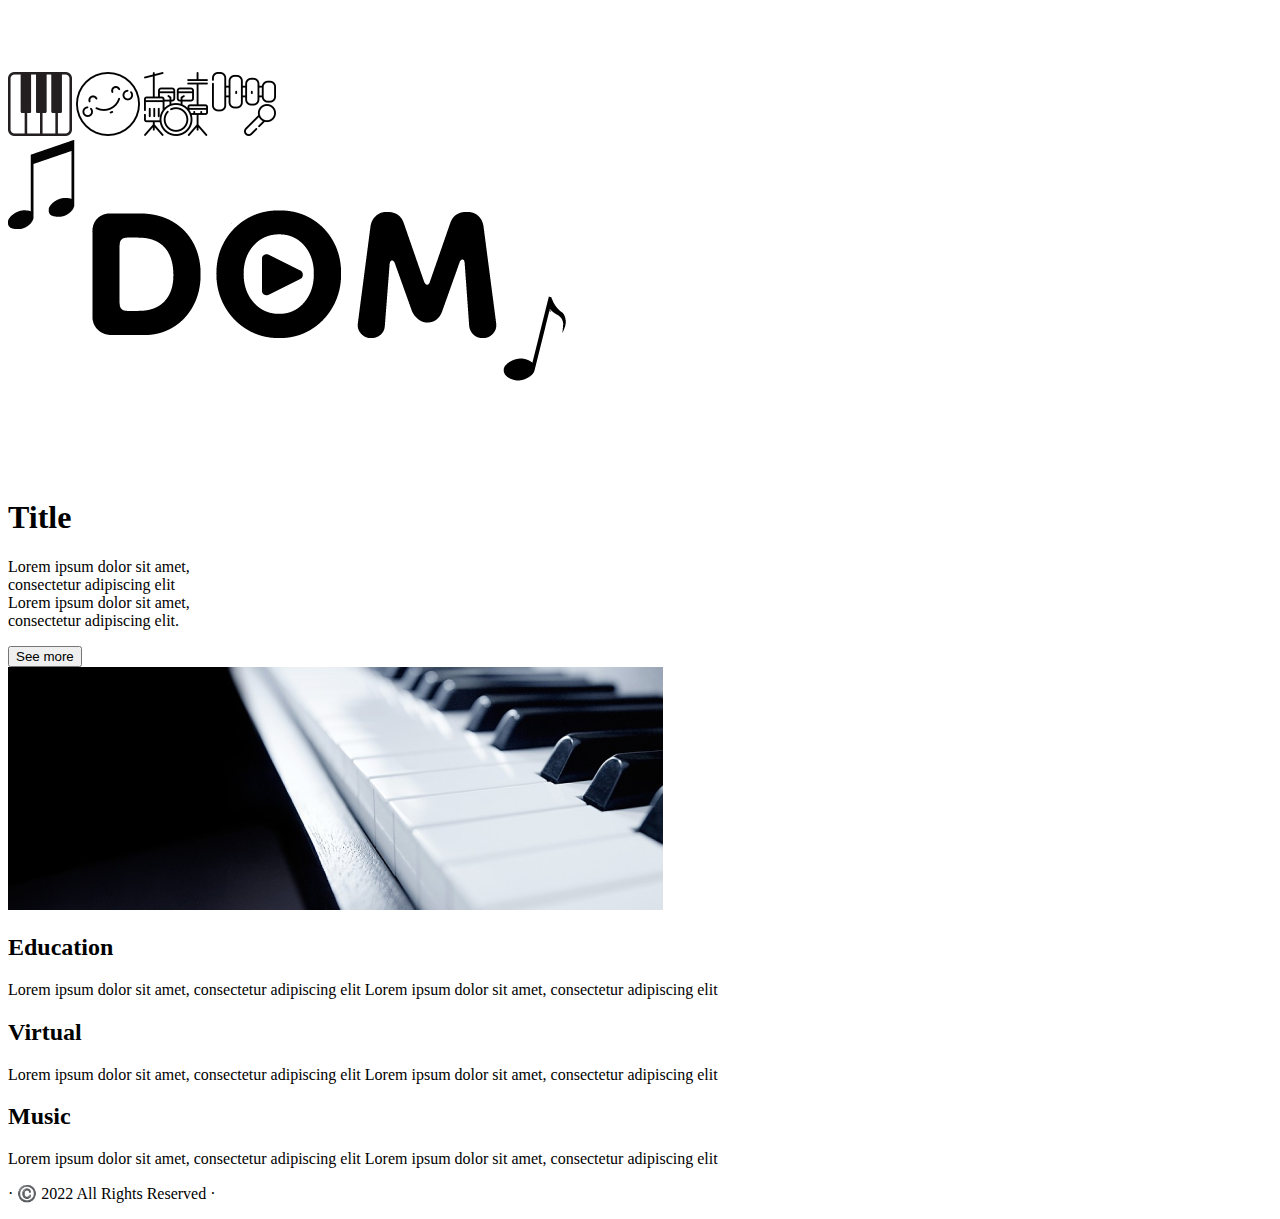
==== index.html @ 6a74f02d "piano-MVP" ====
<!DOCTYPE html>
<html>
<head>
  <link rel="preconnect" href="https://fonts.googleapis.com">
  <link rel="preconnect" href="https://fonts.gstatic.com" crossorigin>
  <link href="https://fonts.googleapis.com/css2?family=Roboto:wght@100;400;500;600;700;800;900&display=swap" rel="stylesheet">
  <link href="https://fonts.googleapis.com/css2?family=Roboto+Slab&family=Roboto:wght@100@300;400;500;700;900&display=swap" rel="stylesheet">
  <meta charset="UTF-8">
  <meta http-equiv="X-UA-Compatible" content="IE=edge">
  <meta name="viewport" content="width=device-width, initial-scale=1.0">
  <link rel="stylesheet" href="styles/styles.css">
</head>
<body>
  <header>
    <nav class="grid-container">
      
      <a class="item3" href="piano.html"><img src="Styles/IMG/piano.png" alt=""></a>
      <a class="item1" href="#"><img src="Styles/IMG/happy.png" alt=""></a>
      <a class="item2" href="#"><img src="Styles/IMG/bateria.png" alt=""></a>
      <a class="item4" href="#"><img src="Styles/IMG/xilofono.png" alt=""></a>
      <a class="item5" href="index.html"><img src="Styles/IMG/DOM-O.png" alt=""></a>
  
    </nav>
  </header>
  
  <main class="mainSite">

    <section class="logo">
      <img class="mainLogo" src="Styles/IMG/DOM-black.png" alt="DOM_logo">
    </section>

    <section class="maincontent">
      <article class="textcontent">
        <h1 class="title_1">
          Title
        </h1>
        <p class="content_1">
          Lorem ipsum dolor sit amet, <br>
          consectetur adipiscing elit <br>
          Lorem ipsum dolor sit amet, <br>
          consectetur adipiscing elit.
        </p>
        <button class="see_more">See more</button>
      </article>
      <img class="piano" src="Styles/IMG/image 1.png" alt="Piano">
    </section>
    
    <section class="bottomOfPage">
      <div class="big-box_1">
        <div class="box_1">
            <h2>Education</h2>
            <p>Lorem ipsum dolor sit amet,
               consectetur adipiscing elit
              Lorem ipsum dolor sit amet,
                consectetur adipiscing elit</p>
        </div>
        <div class="box_1">
            <h2>Virtual</h2>
            <p>Lorem ipsum dolor sit amet,
              consectetur adipiscing elit
             Lorem ipsum dolor sit amet,
               consectetur adipiscing elit</p>
        </div>
        <div class="box_1">
            <h2>Music</h2>
            <p>Lorem ipsum dolor sit amet,
              consectetur adipiscing elit
             Lorem ipsum dolor sit amet,
               consectetur adipiscing elit</p>
        </div>
    </div>

    </section>

  </main>
  <footer> 
    <p>·   ©️ 2022 All Rights Reserved   ·</p>
  </footer>
</body>
</html>
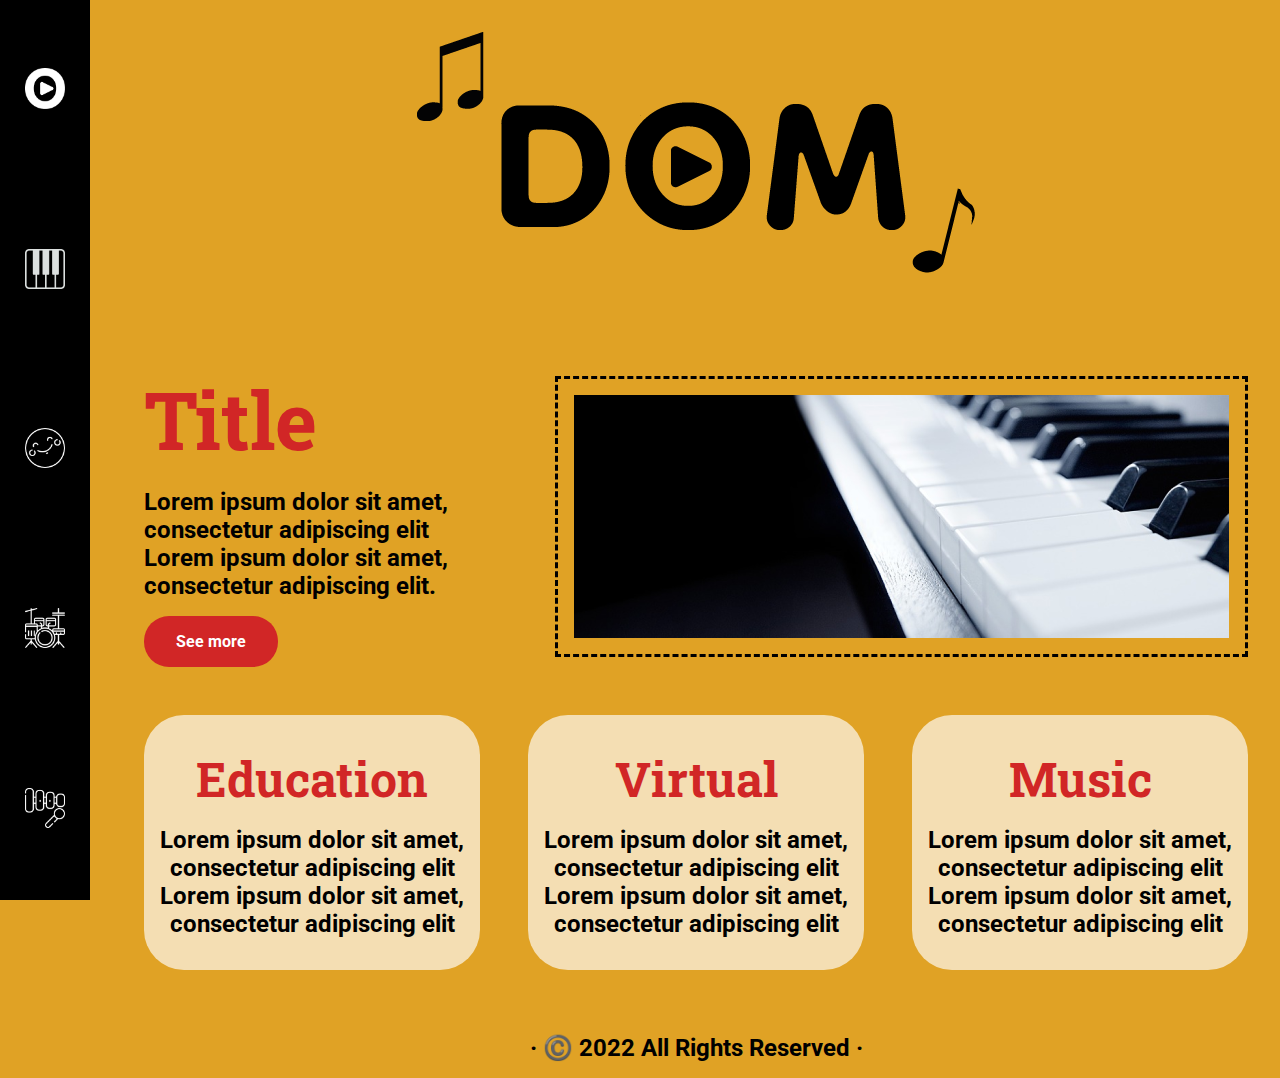
==== commit 5b147af5: "commit for S" ====
--- a/index.html
+++ b/index.html
@@ -8,7 +8,7 @@
   <meta charset="UTF-8">
   <meta http-equiv="X-UA-Compatible" content="IE=edge">
   <meta name="viewport" content="width=device-width, initial-scale=1.0">
-  <link rel="stylesheet" href="styles/styles.css">
+  <link rel="stylesheet" href="Styles/styles.css">
 </head>
 <body>
   <header>
--- a/Styles/styles.css
+++ b/Styles/styles.css
@@ -0,0 +1,210 @@
+
+*
+{
+    padding: 0;
+    margin: 0;
+    list-style: none;
+    font-family: 'Roboto', sans-serif;
+}
+
+:root
+{
+   --white: #fff;
+   --yellow: #E0A225;
+   --black: #000;
+   --red: #D12626;
+}
+body
+{
+    width: 100%;
+    margin: auto;
+    background-color: var(--yellow);
+}
+
+.grid-container 
+{
+    background-color: var(--black);
+    position: fixed;
+    width: 100%;
+    height: 10vh;
+    top: auto;
+    bottom: 0;
+    left: 0;
+    display: grid;
+    grid-template-columns: auto auto auto auto auto;
+    grid-template-rows: 1fr;
+    align-items: center;
+    text-align: center;
+}
+
+.grid-container a img 
+{
+    max-width: 25px;
+}
+  
+.item5 
+{
+    grid-area: 1 / 3 / 2/ 4;
+}
+
+.item1,.item2,.item3,.item4
+{
+    filter: invert(100%);
+}
+.item1:hover,.item2:hover,.item3:hover,.item4:hover,.item5:hover
+{
+    filter:contrast(10%) sepia(1) hue-rotate(-40deg) saturate(1000%);
+}
+
+@media (min-width:640px){
+
+.grid-container 
+{
+    position: fixed;
+    width: 10vh;
+    height: 100%;
+    top: 0;
+    left: 0;
+    display: grid;
+    grid-template-columns: 1fr;
+    grid-template-rows: auto auto auto auto auto;
+    background-color: var(--black);
+    align-items: center;
+    text-align: center;
+}
+
+.grid-container a img 
+{
+    max-width: 40px;
+}
+
+.item5 
+{
+    grid-area: 1;
+}
+
+}
+/* END Nav bar */
+
+/* START topofpage */
+
+.mainSite 
+{
+    display: grid;
+    grid-template-columns: auto;
+    grid-template-rows: 0.8fr auto auto;
+    padding-left: 7rem;
+    background-color: #E0A225;
+}
+
+.logo
+{
+    display: flex;
+    align-items: center;
+    justify-content: center;
+    padding-top: 2rem;
+}
+
+.maincontent 
+{
+    display: grid;
+    grid-template-columns: 1fr 1fr;
+    gap: 40px;
+    padding: 0 2rem;
+    align-items: center;
+}
+
+.piano 
+{
+border-style: dashed;
+padding: 1rem;
+}
+
+.title_1 
+{
+    font-family: 'Roboto Slab', serif;
+    font-size: 5rem;
+    font-weight: bolder;
+    color: var(--red);
+    margin-bottom: 1rem;
+}
+
+.content_1 
+{
+    font-family: "Roboto", sans-serif;
+    font-size: 1.5rem;
+    font-weight: bolder;
+    color: var(--black);
+    margin-bottom: 1rem;
+}
+
+
+.see_more
+{
+    padding: 1rem 2rem;
+    border-radius: 25px;
+    border-style: none;
+    font-family: "Roboto", sans-serif;
+    font-size: 1.0rem;
+    font-weight: bolder;
+    background-color: var(--red);
+    color: var(--white);
+    cursor: pointer;
+}
+
+.see_more:hover 
+{
+    background-color: var(--white);
+    color: var(--red);
+    font-weight: bolder;
+}
+
+
+/* END topofpage */
+
+ /* START BottomOfPage */
+
+.big-box_1 
+{
+    display: grid;
+    grid-template-columns: 1fr 1fr 1fr;
+    grid-template-rows: auto;
+    text-align: center;
+    margin: 3rem 0;
+    padding: 0 2rem;
+    gap: 3rem;
+}
+
+.box_1 
+{
+    background-color: rgba(255, 255, 255, 0.651);
+    border-radius: 40px; 
+    padding: 2rem 0;
+}
+
+.box_1 h2 
+{
+    font-family: 'Roboto Slab', serif;
+    font-size: 3rem;
+    font-weight: bolder;
+    color: var(--red);
+    margin-bottom: 1rem;
+}
+
+.box_1 p 
+{
+    font-size: 1.5rem;
+    font-weight: bolder;
+    color: var(--black);
+}
+
+footer 
+{
+    font-family: "Roboto", sans-serif;
+    font-size: 1.5rem;
+    font-weight: bolder;
+    color: var(--black); 
+    text-align: center;
+    margin: 1rem 0 1rem 7rem;
+}
+ /* END BottomOfPage */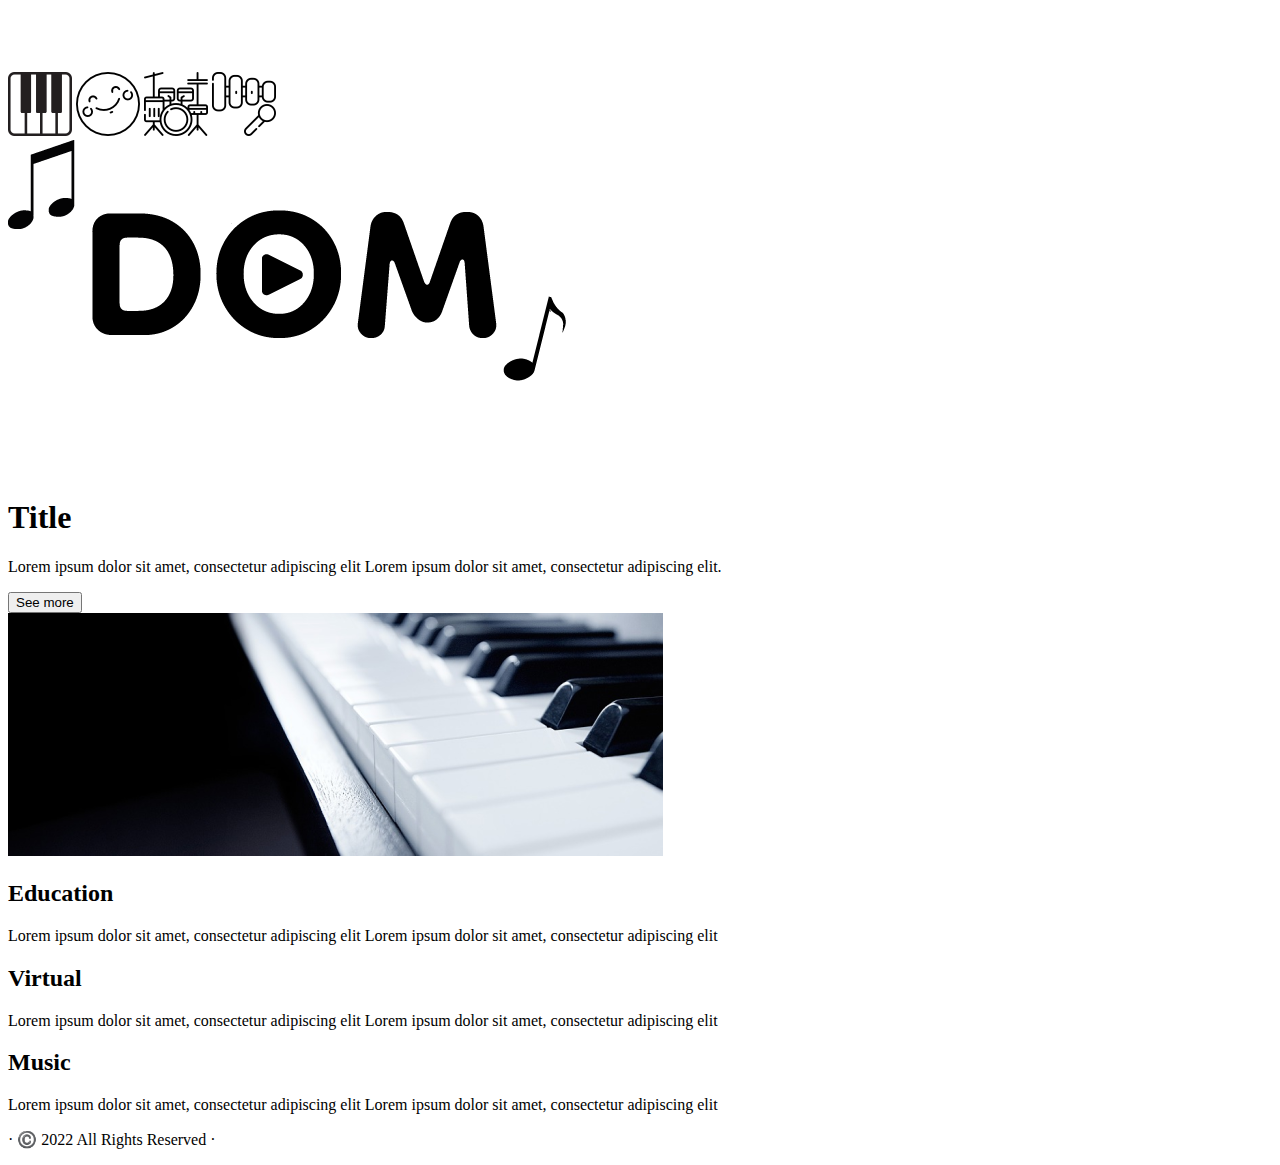
==== commit 588f83a6: "Responsive" ====
--- a/index.html
+++ b/index.html
@@ -8,7 +8,7 @@
   <meta charset="UTF-8">
   <meta http-equiv="X-UA-Compatible" content="IE=edge">
   <meta name="viewport" content="width=device-width, initial-scale=1.0">
-  <link rel="stylesheet" href="Styles/styles.css">
+  <link rel="stylesheet" href="styles/styles.css">
 </head>
 <body>
   <header>
@@ -35,9 +35,9 @@
           Title
         </h1>
         <p class="content_1">
-          Lorem ipsum dolor sit amet, <br>
-          consectetur adipiscing elit <br>
-          Lorem ipsum dolor sit amet, <br>
+          Lorem ipsum dolor sit amet, 
+          consectetur adipiscing elit 
+          Lorem ipsum dolor sit amet, 
           consectetur adipiscing elit.
         </p>
         <button class="see_more">See more</button>
@@ -73,7 +73,7 @@
     </section>
 
   </main>
-  <footer> 
+  <footer class="copyrights"> 
     <p>·   ©️ 2022 All Rights Reserved   ·</p>
   </footer>
 </body>
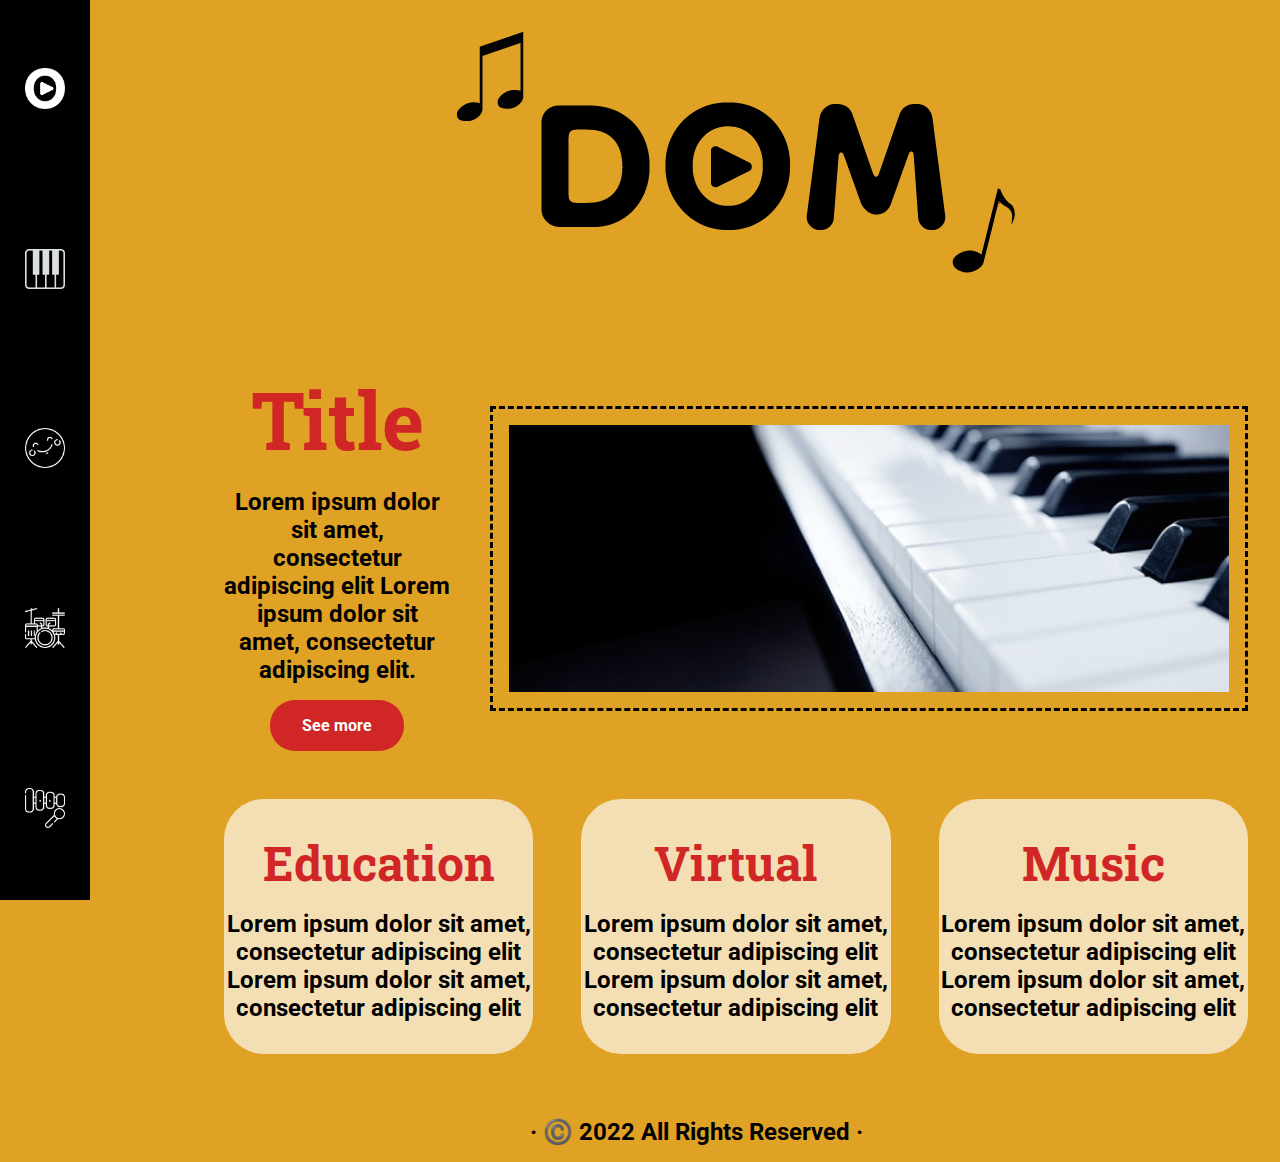
==== commit e4a35a37: "Merge branch 'dev' of https://github.com/HellSephia/Segundo-Proyecto-Tocando-el-DOM into dev" ====
--- a/index.html
+++ b/index.html
@@ -8,7 +8,7 @@
   <meta charset="UTF-8">
   <meta http-equiv="X-UA-Compatible" content="IE=edge">
   <meta name="viewport" content="width=device-width, initial-scale=1.0">
-  <link rel="stylesheet" href="styles/styles.css">
+  <link rel="stylesheet" href="Styles/styles.css">
 </head>
 <body>
   <header>
--- a/Styles/styles.css
+++ b/Styles/styles.css
@@ -0,0 +1,403 @@
+
+*
+{
+    padding: 0;
+    margin: 0;
+    list-style: none;
+    font-family: 'Roboto', sans-serif;
+}
+
+:root
+{
+   --white: #fff;
+   --yellow: #E0A225;
+   --black: #000;
+   --red: #D12626;
+}
+
+body
+{
+    width: 100%;
+    margin: auto;
+    background-color: var(--yellow);
+}
+
+.grid-container 
+{
+    background-color: var(--black);
+    position: fixed;
+    width: 100%;
+    height: 10vh;
+    top: auto;
+    bottom: 0;
+    left: 0;
+    display: grid;
+    grid-template-columns: auto auto auto auto auto;
+    grid-template-rows: 1fr;
+    align-items: center;
+    text-align: center;
+}
+
+.grid-container a img 
+{
+    max-width: 25px;
+}
+  
+.item5 
+{
+    grid-area: 1 / 3 / 2/ 4;
+}
+
+.item1,.item2,.item3,.item4
+{
+    filter: invert(100%);
+}
+.item1:hover,.item2:hover,.item3:hover,.item4:hover,.item5:hover
+{
+    filter:contrast(10%) sepia(1) hue-rotate(-40deg) saturate(1000%);
+}
+
+/* END Nav bar */
+
+/* START topofpage */
+
+.mainSite
+{
+    display: grid;
+    grid-template-columns: auto;
+    grid-template-rows: 0.8fr auto auto;
+}
+
+.textcontent 
+{
+    text-align: center;
+}
+
+.logo
+{
+    display: flex;
+    align-items: center;
+    justify-content: center;
+    padding-top: 2rem;
+}
+
+.maincontent 
+{
+    display: grid;
+    grid-template-columns: 1fr;
+    grid-template-rows: 1fr 1fr;
+    gap: 40px;
+    padding: 0 2rem;
+    align-items: center;
+}
+
+
+.piano 
+{
+    border-style: dashed;
+    padding: 1rem;
+    width: 80vh;
+}
+
+.title_1 
+{
+    font-family: 'Roboto Slab', serif;
+    font-size: 5rem;
+    font-weight: bolder;
+    color: var(--red);
+    margin-bottom: 1rem;
+}
+
+.content_1 
+{
+    font-family: "Roboto", sans-serif;
+    font-size: 1.5rem;
+    font-weight: bolder;
+    color: var(--black);
+    margin-bottom: 1rem;
+}
+
+
+.see_more
+{
+    padding: 1rem 2rem;
+    border-radius: 25px;
+    border-style: none;
+    font-family: "Roboto", sans-serif;
+    font-size: 1.0rem;
+    font-weight: bolder;
+    background-color: var(--red);
+    color: var(--white);
+    cursor: pointer;
+}
+
+.see_more:hover 
+{
+    background-color: var(--white);
+    color: var(--red);
+    font-weight: bolder;
+}
+
+
+/* END topofpage */
+
+/* START BottomOfPage */
+
+.big-box_1 
+    {
+    display: grid;
+    grid-template-columns: auto;
+    grid-template-rows: 1fr 1fr 1fr;
+    text-align: center;
+    margin: 3rem 0;
+    padding: 0 2rem;
+    gap: 3rem;
+    }
+
+.box_1 
+{
+    background-color: rgba(255, 255, 255, 0.651);
+    border-radius: 40px; 
+    padding: 2rem 0;
+}
+
+.box_1 h2 
+{
+    font-family: 'Roboto Slab', serif;
+    font-size: 3rem;
+    font-weight: bolder;
+    color: var(--red);
+    margin-bottom: 1rem;
+}
+
+.box_1 p 
+{
+    font-size: 1.5rem;
+    font-weight: bolder;
+    color: var(--black);
+}
+
+.copyrights
+{
+    font-family: "Roboto", sans-serif;
+    font-size: 1.5rem;
+    font-weight: bolder;
+    color: var(--black); 
+    text-align: center;
+    margin: 1rem 0 7rem 0;
+    margin-right: 50px;
+    margin-left: 50px;
+
+}
+/* END BottomOfPage */
+
+@media (min-width:640px){
+
+    .maincontent 
+    {
+        display: grid;
+        grid-template-columns: 1fr;
+        grid-template-rows: 1fr 1fr;
+        gap: 40px;
+        padding: 0 2rem;
+        align-items: center;
+        justify-items: center;
+    }
+
+    .big-box_1 
+    {
+    display: grid;
+    grid-template-columns: auto;
+    grid-template-rows: 1fr 1fr 1fr;
+    text-align: center;
+    margin: 3rem 0;
+    padding: 0 2rem;
+    gap: 3rem;
+    }
+
+}
+
+@media (min-width: 768px) {
+
+    .mainSite,.copyrights  
+    {
+        margin-left: 5rem;
+        margin-bottom: 1rem;
+    }
+
+    .grid-container 
+    {
+        position: fixed;
+        width: 10vh;
+        height: 100%;
+        top: 0;
+        left: 0;
+        display: grid;
+        grid-template-columns: 1fr;
+        grid-template-rows: auto auto auto auto auto;
+        background-color: var(--black);
+        align-items: center;
+        text-align: center;
+    }
+
+    .grid-container a img 
+    {
+        max-width: 40px;
+    }
+
+    .item5 
+    {
+        grid-area: 1;
+    }
+
+    .piano
+    {
+    border-style: dashed;
+    padding: 1rem;
+    width: 80vh;
+    justify-items: center;
+    }
+}
+
+@media (min-width: 1024px) {
+
+    .mainSite 
+    {
+        margin-left: 5rem;
+    }
+
+    .maincontent 
+    {
+        justify-items: center;
+    }
+
+}
+
+@media (min-width: 1280px) {
+
+/* START topofpage */
+
+.mainSite 
+{
+    display: grid;
+    grid-template-columns: auto;
+    grid-template-rows: 0.8fr auto auto;
+    padding-left: 7rem;
+    background-color: #E0A225;
+}
+
+.logo
+{
+    display: flex;
+    align-items: center;
+    justify-content: center;
+    padding-top: 2rem;
+}
+
+.maincontent 
+{
+    display: grid;
+    grid-template-rows: 1fr;
+    grid-template-columns: 1fr 1fr;
+    gap: 40px;
+    padding: 0 2rem;
+    align-items: center;
+}
+
+
+.piano 
+{
+    border-style: dashed;
+    padding: 1rem;
+}
+
+.title_1 
+{
+    font-family: 'Roboto Slab', serif;
+    font-size: 5rem;
+    font-weight: bolder;
+    color: var(--red);
+    margin-bottom: 1rem;
+}
+
+.content_1 
+{
+    font-family: "Roboto", sans-serif;
+    font-size: 1.5rem;
+    font-weight: bolder;
+    color: var(--black);
+    margin-bottom: 1rem;
+}
+
+
+.see_more
+{
+    padding: 1rem 2rem;
+    border-radius: 25px;
+    border-style: none;
+    font-family: "Roboto", sans-serif;
+    font-size: 1.0rem;
+    font-weight: bolder;
+    background-color: var(--red);
+    color: var(--white);
+    cursor: pointer;
+}
+
+.see_more:hover 
+{
+    background-color: var(--white);
+    color: var(--red);
+    font-weight: bolder;
+}
+
+
+/* END topofpage */
+
+/* START BottomOfPage */
+
+.big-box_1 
+{
+    display: grid;
+    grid-template-columns: 1fr 1fr 1fr;
+    grid-template-rows: auto;
+    text-align: center;
+    margin: 3rem 0;
+    padding: 0 2rem;
+    gap: 3rem;
+}
+
+.box_1 
+{
+    background-color: rgba(255, 255, 255, 0.651);
+    border-radius: 40px; 
+    padding: 2rem 0;
+}
+
+.box_1 h2 
+{
+    font-family: 'Roboto Slab', serif;
+    font-size: 3rem;
+    font-weight: bolder;
+    color: var(--red);
+    margin-bottom: 1rem;
+}
+
+.box_1 p 
+{
+    font-size: 1.5rem;
+    font-weight: bolder;
+    color: var(--black);
+}
+
+.copyrights
+
+{
+    font-family: "Roboto", sans-serif;
+    font-size: 1.5rem;
+    font-weight: bolder;
+    color: var(--black); 
+    text-align: center;
+    margin: 1rem 0 1rem 7rem;
+}
+
+}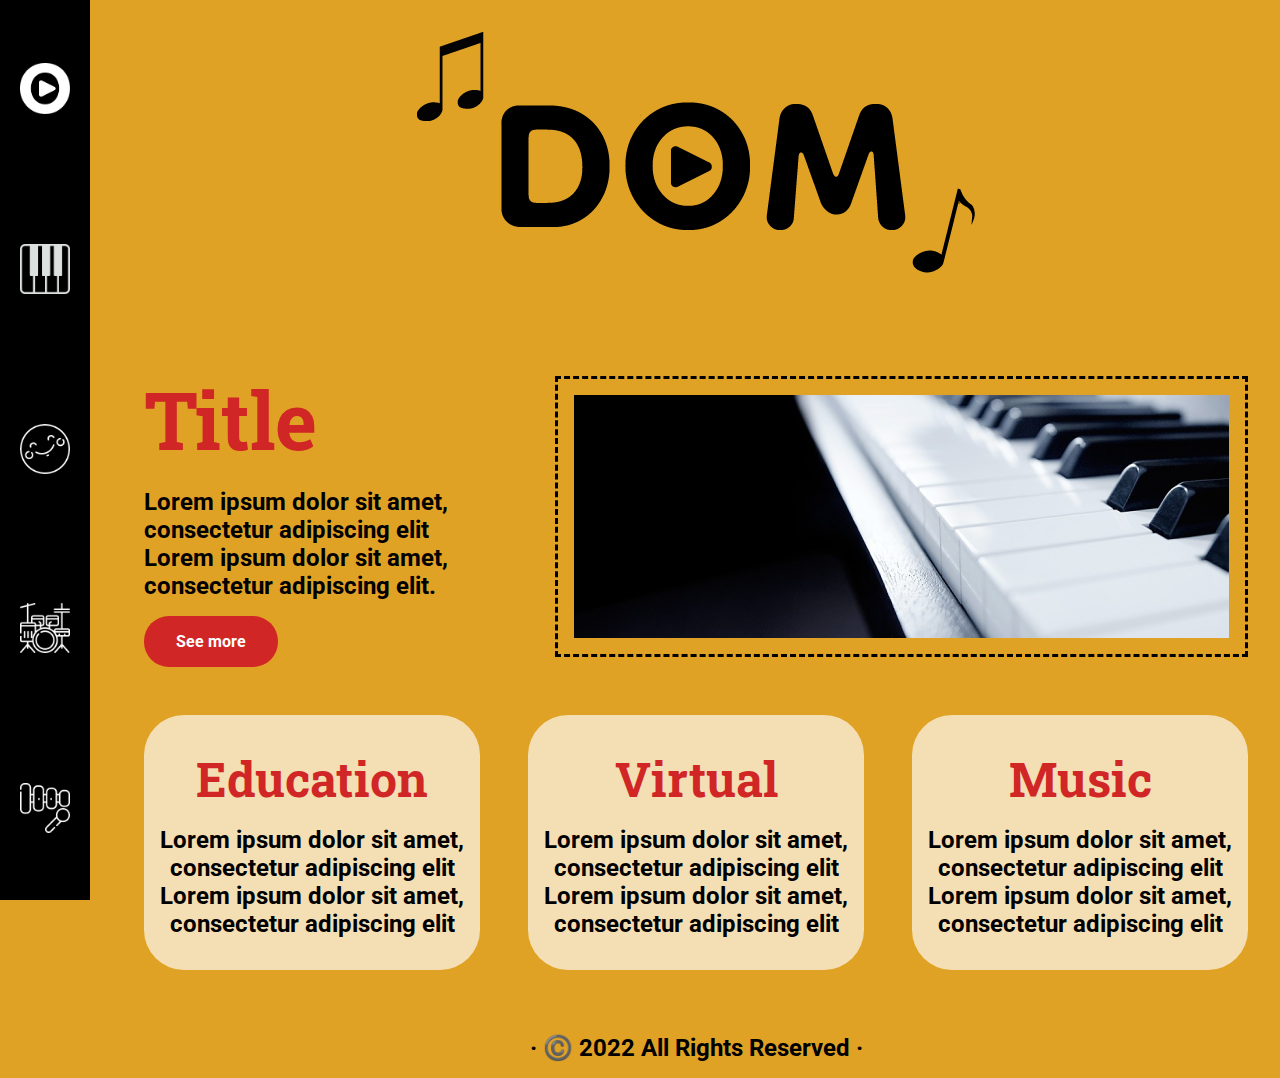
==== commit 88f1574c: "Responsive-piano" ====
--- a/index.html
+++ b/index.html
@@ -35,9 +35,9 @@
           Title
         </h1>
         <p class="content_1">
-          Lorem ipsum dolor sit amet, 
-          consectetur adipiscing elit 
-          Lorem ipsum dolor sit amet, 
+          Lorem ipsum dolor sit amet, <br>
+          consectetur adipiscing elit <br>
+          Lorem ipsum dolor sit amet, <br>
           consectetur adipiscing elit.
         </p>
         <button class="see_more">See more</button>
--- a/Styles/styles.css
+++ b/Styles/styles.css
@@ -14,7 +14,6 @@
    --black: #000;
    --red: #D12626;
 }
-
 body
 {
     width: 100%;
@@ -57,20 +56,44 @@
     filter:contrast(10%) sepia(1) hue-rotate(-40deg) saturate(1000%);
 }
 
+@media (min-width:768px){
+.grid-container 
+{
+    position: fixed;
+    width: 10vh;
+    height: 100%;
+    top: 0;
+    left: 0;
+    display: grid;
+    grid-template-columns: 1fr;
+    grid-template-rows: auto auto auto auto auto;
+    background-color: var(--black);
+    align-items: center;
+    text-align: center;
+}
+
+.grid-container a img 
+{
+    max-width: 50px;
+}
+
+.item5 
+{
+    grid-area: 1;
+}
+
+}
 /* END Nav bar */
 
 /* START topofpage */
 
-.mainSite
+.mainSite 
 {
     display: grid;
     grid-template-columns: auto;
     grid-template-rows: 0.8fr auto auto;
-}
-
-.textcontent 
-{
-    text-align: center;
+    padding-left: 7rem;
+    background-color: #E0A225;
 }
 
 .logo
@@ -84,19 +107,16 @@
 .maincontent 
 {
     display: grid;
-    grid-template-columns: 1fr;
-    grid-template-rows: 1fr 1fr;
+    grid-template-columns: 1fr 1fr;
     gap: 40px;
     padding: 0 2rem;
     align-items: center;
 }
 
-
 .piano 
 {
-    border-style: dashed;
-    padding: 1rem;
-    width: 80vh;
+border-style: dashed;
+padding: 1rem;
 }
 
 .title_1 
@@ -141,18 +161,18 @@
 
 /* END topofpage */
 
-/* START BottomOfPage */
+ /* START BottomOfPage */
 
 .big-box_1 
-    {
-    display: grid;
-    grid-template-columns: auto;
-    grid-template-rows: 1fr 1fr 1fr;
+{
+    display: grid;
+    grid-template-columns: 1fr 1fr 1fr;
+    grid-template-rows: auto;
     text-align: center;
     margin: 3rem 0;
     padding: 0 2rem;
     gap: 3rem;
-    }
+}
 
 .box_1 
 {
@@ -184,220 +204,6 @@
     font-weight: bolder;
     color: var(--black); 
     text-align: center;
-    margin: 1rem 0 7rem 0;
-    margin-right: 50px;
-    margin-left: 50px;
-
-}
-/* END BottomOfPage */
-
-@media (min-width:640px){
-
-    .maincontent 
-    {
-        display: grid;
-        grid-template-columns: 1fr;
-        grid-template-rows: 1fr 1fr;
-        gap: 40px;
-        padding: 0 2rem;
-        align-items: center;
-        justify-items: center;
-    }
-
-    .big-box_1 
-    {
-    display: grid;
-    grid-template-columns: auto;
-    grid-template-rows: 1fr 1fr 1fr;
-    text-align: center;
-    margin: 3rem 0;
-    padding: 0 2rem;
-    gap: 3rem;
-    }
-
-}
-
-@media (min-width: 768px) {
-
-    .mainSite,.copyrights  
-    {
-        margin-left: 5rem;
-        margin-bottom: 1rem;
-    }
-
-    .grid-container 
-    {
-        position: fixed;
-        width: 10vh;
-        height: 100%;
-        top: 0;
-        left: 0;
-        display: grid;
-        grid-template-columns: 1fr;
-        grid-template-rows: auto auto auto auto auto;
-        background-color: var(--black);
-        align-items: center;
-        text-align: center;
-    }
-
-    .grid-container a img 
-    {
-        max-width: 40px;
-    }
-
-    .item5 
-    {
-        grid-area: 1;
-    }
-
-    .piano
-    {
-    border-style: dashed;
-    padding: 1rem;
-    width: 80vh;
-    justify-items: center;
-    }
-}
-
-@media (min-width: 1024px) {
-
-    .mainSite 
-    {
-        margin-left: 5rem;
-    }
-
-    .maincontent 
-    {
-        justify-items: center;
-    }
-
-}
-
-@media (min-width: 1280px) {
-
-/* START topofpage */
-
-.mainSite 
-{
-    display: grid;
-    grid-template-columns: auto;
-    grid-template-rows: 0.8fr auto auto;
-    padding-left: 7rem;
-    background-color: #E0A225;
-}
-
-.logo
-{
-    display: flex;
-    align-items: center;
-    justify-content: center;
-    padding-top: 2rem;
-}
-
-.maincontent 
-{
-    display: grid;
-    grid-template-rows: 1fr;
-    grid-template-columns: 1fr 1fr;
-    gap: 40px;
-    padding: 0 2rem;
-    align-items: center;
-}
-
-
-.piano 
-{
-    border-style: dashed;
-    padding: 1rem;
-}
-
-.title_1 
-{
-    font-family: 'Roboto Slab', serif;
-    font-size: 5rem;
-    font-weight: bolder;
-    color: var(--red);
-    margin-bottom: 1rem;
-}
-
-.content_1 
-{
-    font-family: "Roboto", sans-serif;
-    font-size: 1.5rem;
-    font-weight: bolder;
-    color: var(--black);
-    margin-bottom: 1rem;
-}
-
-
-.see_more
-{
-    padding: 1rem 2rem;
-    border-radius: 25px;
-    border-style: none;
-    font-family: "Roboto", sans-serif;
-    font-size: 1.0rem;
-    font-weight: bolder;
-    background-color: var(--red);
-    color: var(--white);
-    cursor: pointer;
-}
-
-.see_more:hover 
-{
-    background-color: var(--white);
-    color: var(--red);
-    font-weight: bolder;
-}
-
-
-/* END topofpage */
-
-/* START BottomOfPage */
-
-.big-box_1 
-{
-    display: grid;
-    grid-template-columns: 1fr 1fr 1fr;
-    grid-template-rows: auto;
-    text-align: center;
-    margin: 3rem 0;
-    padding: 0 2rem;
-    gap: 3rem;
-}
-
-.box_1 
-{
-    background-color: rgba(255, 255, 255, 0.651);
-    border-radius: 40px; 
-    padding: 2rem 0;
-}
-
-.box_1 h2 
-{
-    font-family: 'Roboto Slab', serif;
-    font-size: 3rem;
-    font-weight: bolder;
-    color: var(--red);
-    margin-bottom: 1rem;
-}
-
-.box_1 p 
-{
-    font-size: 1.5rem;
-    font-weight: bolder;
-    color: var(--black);
-}
-
-.copyrights
-
-{
-    font-family: "Roboto", sans-serif;
-    font-size: 1.5rem;
-    font-weight: bolder;
-    color: var(--black); 
-    text-align: center;
     margin: 1rem 0 1rem 7rem;
 }
-
-}+ /* END BottomOfPage */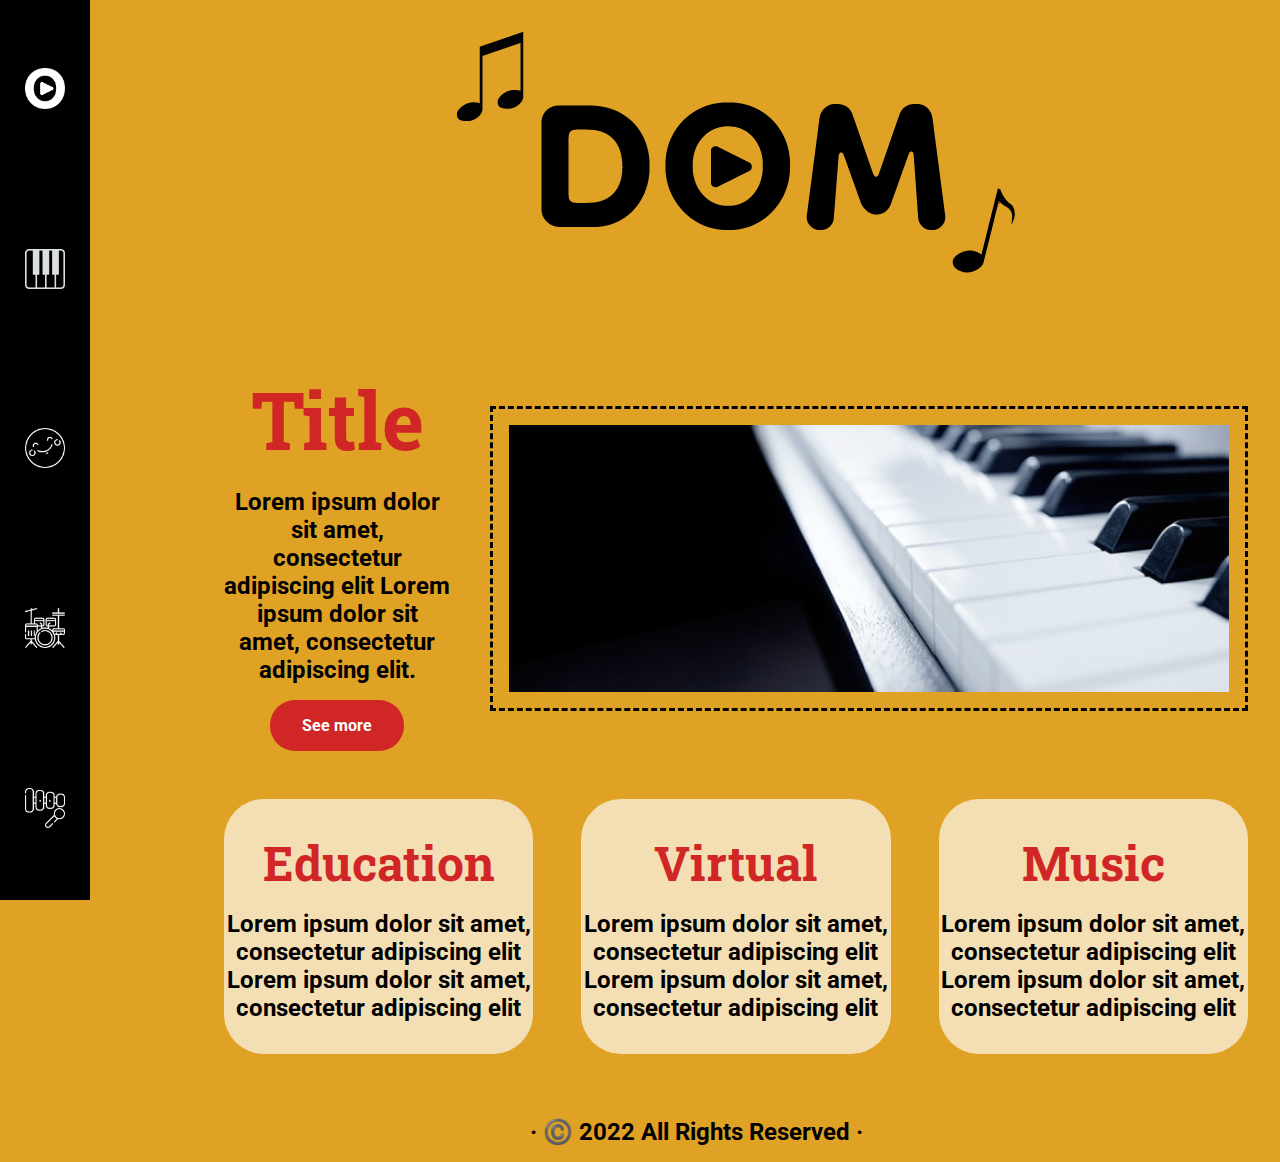
==== commit 684f3318: "Piano-Responsive" ====
--- a/index.html
+++ b/index.html
@@ -35,9 +35,9 @@
           Title
         </h1>
         <p class="content_1">
-          Lorem ipsum dolor sit amet, <br>
-          consectetur adipiscing elit <br>
-          Lorem ipsum dolor sit amet, <br>
+          Lorem ipsum dolor sit amet, 
+          consectetur adipiscing elit 
+          Lorem ipsum dolor sit amet, 
           consectetur adipiscing elit.
         </p>
         <button class="see_more">See more</button>
--- a/Styles/styles.css
+++ b/Styles/styles.css
@@ -14,6 +14,7 @@
    --black: #000;
    --red: #D12626;
 }
+
 body
 {
     width: 100%;
@@ -56,34 +57,223 @@
     filter:contrast(10%) sepia(1) hue-rotate(-40deg) saturate(1000%);
 }
 
-@media (min-width:768px){
-.grid-container 
-{
-    position: fixed;
-    width: 10vh;
-    height: 100%;
-    top: 0;
-    left: 0;
+/* END Nav bar */
+
+/* START topofpage */
+
+.mainSite
+{
+    display: grid;
+    grid-template-columns: auto;
+    grid-template-rows: auto auto auto;
+}
+
+.textcontent 
+{
+    text-align: center;
+}
+
+.logo
+{
+    display: flex;
+    align-items: center;
+    justify-content: center;
+    padding-top: 2rem;
+}
+
+.maincontent 
+{
     display: grid;
     grid-template-columns: 1fr;
-    grid-template-rows: auto auto auto auto auto;
-    background-color: var(--black);
+    grid-template-rows: 1fr 1fr;
+    gap: 40px;
+    padding: 0 2rem;
     align-items: center;
-    text-align: center;
-}
-
-.grid-container a img 
-{
-    max-width: 50px;
-}
-
-.item5 
-{
-    grid-area: 1;
-}
-
-}
-/* END Nav bar */
+}
+
+
+.piano 
+{
+    border-style: dashed;
+    padding: 1rem;
+    width: 80vh;
+}
+
+.title_1 
+{
+    font-family: 'Roboto Slab', serif;
+    font-size: 5rem;
+    font-weight: bolder;
+    color: var(--red);
+    margin-bottom: 1rem;
+}
+
+.content_1 
+{
+    font-family: "Roboto", sans-serif;
+    font-size: 1.5rem;
+    font-weight: bolder;
+    color: var(--black);
+    margin-bottom: 1rem;
+}
+
+
+.see_more
+{
+    padding: 1rem 2rem;
+    border-radius: 25px;
+    border-style: none;
+    font-family: "Roboto", sans-serif;
+    font-size: 1.0rem;
+    font-weight: bolder;
+    background-color: var(--red);
+    color: var(--white);
+    cursor: pointer;
+}
+
+.see_more:hover 
+{
+    background-color: var(--white);
+    color: var(--red);
+    font-weight: bolder;
+}
+
+
+/* END topofpage */
+
+/* START BottomOfPage */
+
+.big-box_1 
+    {
+    display: grid;
+    grid-template-columns: auto;
+    grid-template-rows: 1fr 1fr 1fr;
+    text-align: center;
+    margin: 3rem 0;
+    padding: 0 2rem;
+    gap: 3rem;
+    }
+
+.box_1 
+{
+    background-color: rgba(255, 255, 255, 0.651);
+    border-radius: 40px; 
+    padding: 2rem 0;
+}
+
+.box_1 h2 
+{
+    font-family: 'Roboto Slab', serif;
+    font-size: 3rem;
+    font-weight: bolder;
+    color: var(--red);
+    margin-bottom: 1rem;
+}
+
+.box_1 p 
+{
+    font-size: 1.5rem;
+    font-weight: bolder;
+    color: var(--black);
+}
+
+.copyrights
+{
+    font-family: "Roboto", sans-serif;
+    font-size: 1.5rem;
+    font-weight: bolder;
+    color: var(--black); 
+    text-align: center;
+    margin: 1rem 0 7rem 0;
+    margin-right: 50px;
+    margin-left: 50px;
+
+}
+/* END BottomOfPage */
+
+@media (min-width:640px){
+
+    .maincontent 
+    {
+        display: grid;
+        grid-template-columns: 1fr;
+        grid-template-rows: 1fr 1fr;
+        gap: 40px;
+        padding: 0 2rem;
+        align-items: center;
+        justify-items: center;
+    }
+
+    .big-box_1 
+    {
+    display: grid;
+    grid-template-columns: auto;
+    grid-template-rows: 1fr 1fr 1fr;
+    text-align: center;
+    margin: 3rem 0;
+    padding: 0 2rem;
+    gap: 3rem;
+    }
+
+}
+
+@media (min-width: 768px) {
+
+    .mainSite,.copyrights  
+    {
+        margin-left: 5rem;
+        margin-bottom: 1rem;
+    }
+
+    .grid-container 
+    {
+        position: fixed;
+        width: 10vh;
+        height: 100%;
+        top: 0;
+        left: 0;
+        display: grid;
+        grid-template-columns: 1fr;
+        grid-template-rows: auto auto auto auto auto;
+        background-color: var(--black);
+        align-items: center;
+        text-align: center;
+    }
+
+    .grid-container a img 
+    {
+        max-width: 40px;
+    }
+
+    .item5 
+    {
+        grid-area: 1;
+    }
+
+    .piano
+    {
+    border-style: dashed;
+    padding: 1rem;
+    width: 80vh;
+    justify-items: center;
+    }
+}
+
+@media (min-width: 1024px) {
+
+    .mainSite 
+    {
+        margin-left: 5rem;
+    }
+
+    .maincontent 
+    {
+        justify-items: center;
+    }
+
+}
+
+@media (min-width: 1280px) {
 
 /* START topofpage */
 
@@ -107,16 +297,18 @@
 .maincontent 
 {
     display: grid;
+    grid-template-rows: 1fr;
     grid-template-columns: 1fr 1fr;
     gap: 40px;
     padding: 0 2rem;
     align-items: center;
 }
 
+
 .piano 
 {
-border-style: dashed;
-padding: 1rem;
+    border-style: dashed;
+    padding: 1rem;
 }
 
 .title_1 
@@ -161,7 +353,7 @@
 
 /* END topofpage */
 
- /* START BottomOfPage */
+/* START BottomOfPage */
 
 .big-box_1 
 {
@@ -206,4 +398,5 @@
     text-align: center;
     margin: 1rem 0 1rem 7rem;
 }
- /* END BottomOfPage */+
+}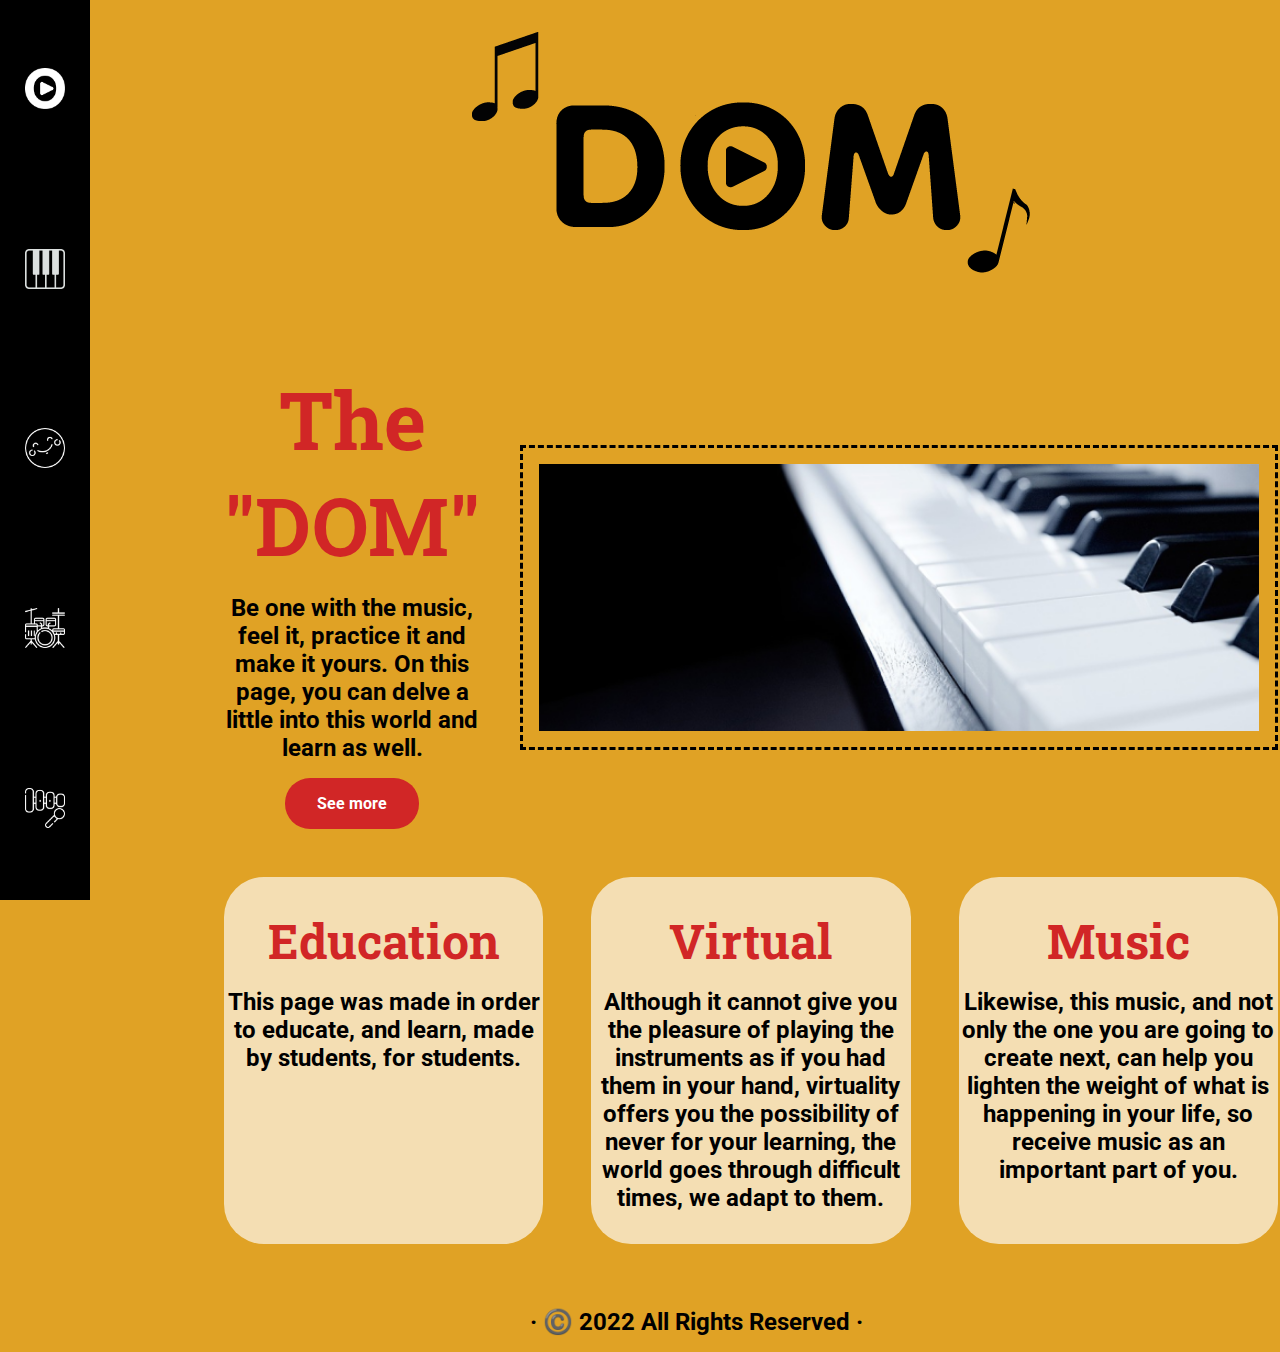
==== commit 64cf4928: "Adding text in the lores." ====
--- a/index.html
+++ b/index.html
@@ -32,13 +32,12 @@
     <section class="maincontent">
       <article class="textcontent">
         <h1 class="title_1">
-          Title
+          The "DOM"
         </h1>
         <p class="content_1">
-          Lorem ipsum dolor sit amet, 
-          consectetur adipiscing elit 
-          Lorem ipsum dolor sit amet, 
-          consectetur adipiscing elit.
+          Be one with the music,
+          feel it, practice it and make it yours.
+          On this page, you can delve a little into this world and learn as well.
         </p>
         <button class="see_more">See more</button>
       </article>
@@ -49,24 +48,23 @@
       <div class="big-box_1">
         <div class="box_1">
             <h2>Education</h2>
-            <p>Lorem ipsum dolor sit amet,
-               consectetur adipiscing elit
-              Lorem ipsum dolor sit amet,
-                consectetur adipiscing elit</p>
+            <p>This page was made in order to educate,
+               and learn,
+               made by students,
+               for students.</p>
         </div>
         <div class="box_1">
             <h2>Virtual</h2>
-            <p>Lorem ipsum dolor sit amet,
-              consectetur adipiscing elit
-             Lorem ipsum dolor sit amet,
-               consectetur adipiscing elit</p>
+            <p>Although it cannot give you the pleasure of playing the instruments as if you had them in your hand,
+               virtuality offers you the possibility of never for your learning,
+               the world goes through difficult times, we adapt to them.</p>
         </div>
         <div class="box_1">
             <h2>Music</h2>
-            <p>Lorem ipsum dolor sit amet,
-              consectetur adipiscing elit
-             Lorem ipsum dolor sit amet,
-               consectetur adipiscing elit</p>
+            <p>Likewise, this music,
+              and not only the one you are going to create next,
+              can help you lighten the weight of what is happening in your life,
+              so receive music as an important part of you.</p>
         </div>
     </div>
 
